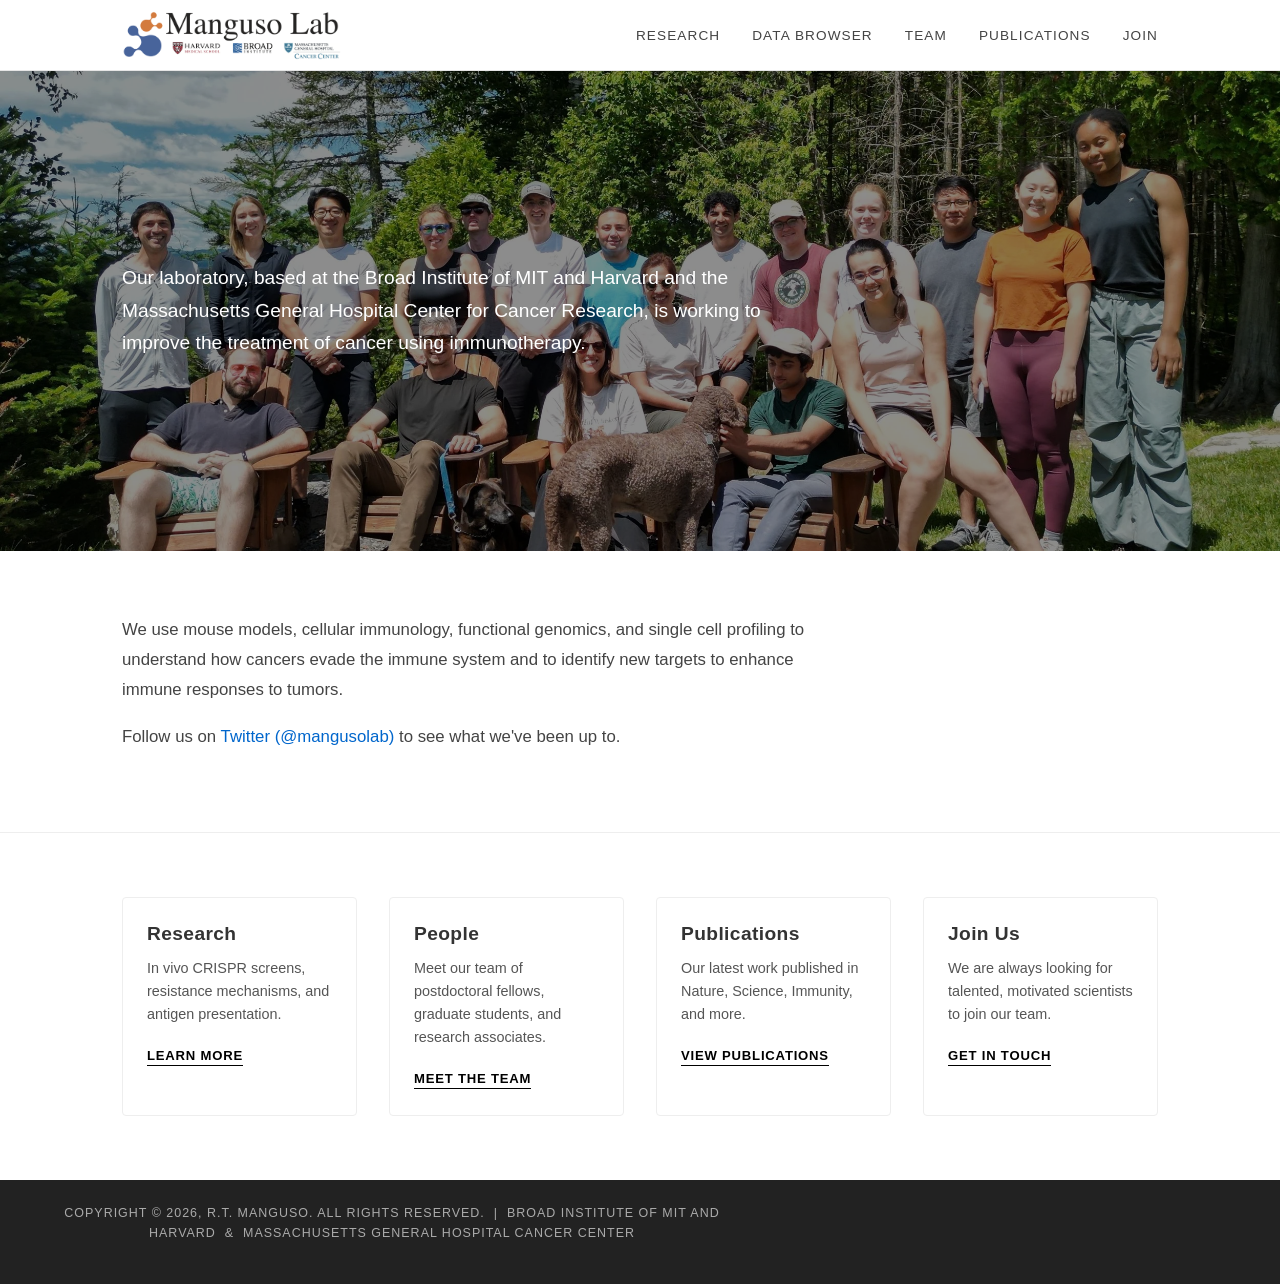
==== index.html @ ef0da0ea "Initial static site Converted mangusolab.org from Squarespace to clean static HTML/CSS: - index.html" ====
<!DOCTYPE html>
<html lang="en">
<head>
  <meta charset="UTF-8">
  <meta name="viewport" content="width=device-width, initial-scale=1.0">
  <title>Manguso Lab</title>
  <link rel="stylesheet" href="styles.css">
</head>
<body>

  <!-- NAVIGATION -->
  <header>
    <nav>
      <a class="nav-logo" href="index.html">
        <img src="images/logo.png" alt="Manguso Lab">
      </a>
      <ul class="nav-links">
        <li><a href="research.html">Research</a></li>
        <li><a href="https://singlecell.broadinstitute.org/single_cell" target="_blank" rel="noopener">Data Browser</a></li>
        <li class="dropdown">
          <a href="people.html">Team</a>
          <ul class="dropdown-menu">
            <li><a href="people.html#current">Current</a></li>
            <li><a href="people.html#alumni">Alumni</a></li>
          </ul>
        </li>
        <li><a href="publications.html">Publications</a></li>
        <li><a href="contact.html">Join</a></li>
      </ul>
    </nav>
  </header>

  <main>

    <!-- HERO -->
    <section class="hero">
      <img class="hero-img" src="images/hero.jpg" alt="Aerial view of Cambridge, MA">
      <div class="hero-overlay"></div>
      <div class="hero-content">
        <p>Our laboratory, based at the Broad Institute of MIT and Harvard and the Massachusetts General Hospital Center for Cancer Research, is working to improve the treatment of cancer using immunotherapy.</p>
      </div>
    </section>

    <!-- INTRO -->
    <section class="intro-section">
      <div class="container">
        <p>We use mouse models, cellular immunology, functional genomics, and single cell profiling to understand how cancers evade the immune system and to identify new targets to enhance immune responses to tumors.</p>
        <p>Follow us on <a href="https://twitter.com/mangusolab" target="_blank" rel="noopener" style="color:#0066cc;">Twitter (@mangusolab)</a> to see what we've been up to.</p>
      </div>
    </section>

    <!-- QUICK LINKS -->
    <section class="section">
      <div class="container">
        <div style="display:grid; grid-template-columns: repeat(auto-fit, minmax(200px, 1fr)); gap:2rem;">

          <div style="border:1px solid #eee; padding:1.5rem; border-radius:4px;">
            <h3 style="margin-bottom:0.75rem;">Research</h3>
            <p style="font-size:0.9rem; color:#555; margin-bottom:1rem;">In vivo CRISPR screens, resistance mechanisms, and antigen presentation.</p>
            <a href="research.html" style="font-size:0.82rem; letter-spacing:0.06em; text-transform:uppercase; color:#000; font-weight:600; border-bottom:1px solid #000; padding-bottom:2px;">Learn More</a>
          </div>

          <div style="border:1px solid #eee; padding:1.5rem; border-radius:4px;">
            <h3 style="margin-bottom:0.75rem;">People</h3>
            <p style="font-size:0.9rem; color:#555; margin-bottom:1rem;">Meet our team of postdoctoral fellows, graduate students, and research associates.</p>
            <a href="people.html" style="font-size:0.82rem; letter-spacing:0.06em; text-transform:uppercase; color:#000; font-weight:600; border-bottom:1px solid #000; padding-bottom:2px;">Meet the Team</a>
          </div>

          <div style="border:1px solid #eee; padding:1.5rem; border-radius:4px;">
            <h3 style="margin-bottom:0.75rem;">Publications</h3>
            <p style="font-size:0.9rem; color:#555; margin-bottom:1rem;">Our latest work published in Nature, Science, Immunity, and more.</p>
            <a href="publications.html" style="font-size:0.82rem; letter-spacing:0.06em; text-transform:uppercase; color:#000; font-weight:600; border-bottom:1px solid #000; padding-bottom:2px;">View Publications</a>
          </div>

          <div style="border:1px solid #eee; padding:1.5rem; border-radius:4px;">
            <h3 style="margin-bottom:0.75rem;">Join Us</h3>
            <p style="font-size:0.9rem; color:#555; margin-bottom:1rem;">We are always looking for talented, motivated scientists to join our team.</p>
            <a href="contact.html" style="font-size:0.82rem; letter-spacing:0.06em; text-transform:uppercase; color:#000; font-weight:600; border-bottom:1px solid #000; padding-bottom:2px;">Get in Touch</a>
          </div>

        </div>
      </div>
    </section>

  </main>

  <!-- FOOTER -->
  <footer>
    <p>Copyright &copy; 2026, R.T. Manguso. All rights reserved. &nbsp;|&nbsp; Broad Institute of MIT and Harvard &nbsp;&amp;&nbsp; Massachusetts General Hospital Cancer Center</p>
  </footer>

</body>
</html>
---- styles.css ----
/* Manguso Lab - Shared Stylesheet */

/* ===== RESET & BASE ===== */
*, *::before, *::after {
  box-sizing: border-box;
  margin: 0;
  padding: 0;
}

html {
  font-size: 16px;
  scroll-behavior: smooth;
}

body {
  font-family: 'Helvetica Neue', Helvetica, Arial, sans-serif;
  color: #333333;
  background-color: #ffffff;
  line-height: 1.6;
}

a {
  color: inherit;
  text-decoration: none;
}

a:hover {
  text-decoration: underline;
}

img {
  max-width: 100%;
  height: auto;
  display: block;
}

/* ===== TYPOGRAPHY ===== */
h1, h2, h3, h4 {
  line-height: 1.2;
  font-weight: 600;
  letter-spacing: 0.02em;
}

h1 { font-size: 2.2rem; }
h2 { font-size: 1.6rem; margin-bottom: 1rem; }
h3 { font-size: 1.2rem; margin-bottom: 0.5rem; }

p {
  margin-bottom: 1rem;
  max-width: 720px;
}

/* ===== NAVIGATION ===== */
header {
  background-color: #ffffff;
  border-bottom: 1px solid #e5e5e5;
  position: sticky;
  top: 0;
  z-index: 100;
}

nav {
  max-width: 1100px;
  margin: 0 auto;
  padding: 0 2rem;
  display: flex;
  align-items: center;
  justify-content: space-between;
  height: 70px;
}

.nav-logo {
  display: flex;
  align-items: center;
  flex-shrink: 0;
}

.nav-logo img {
  height: 50px;
  width: auto;
}

.nav-links {
  display: flex;
  align-items: center;
  gap: 2rem;
  list-style: none;
}

.nav-links a {
  font-size: 0.85rem;
  font-weight: 500;
  letter-spacing: 0.08em;
  text-transform: uppercase;
  color: #444;
  transition: color 0.2s;
  white-space: nowrap;
}

.nav-links a:hover,
.nav-links a.active {
  color: #000;
  text-decoration: none;
}

/* Dropdown */
.dropdown {
  position: relative;
}

.dropdown-menu {
  display: none;
  position: absolute;
  top: 100%;
  left: 0;
  background: #ffffff;
  border: 1px solid #e5e5e5;
  min-width: 140px;
  z-index: 200;
  list-style: none;
  box-shadow: 0 4px 12px rgba(0,0,0,0.08);
}

.dropdown-menu li a {
  display: block;
  padding: 0.6rem 1rem;
  font-size: 0.82rem;
  letter-spacing: 0.06em;
  text-transform: uppercase;
  color: #444;
}

.dropdown-menu li a:hover {
  background: #f5f5f5;
  text-decoration: none;
}

.dropdown:hover .dropdown-menu {
  display: block;
}

/* ===== MAIN LAYOUT ===== */
main {
  min-height: calc(100vh - 70px - 60px);
}

.container {
  max-width: 1100px;
  margin: 0 auto;
  padding: 0 2rem;
}

/* ===== HERO SECTION ===== */
.hero {
  position: relative;
  height: 480px;
  overflow: hidden;
  display: flex;
  align-items: center;
}

.hero-img {
  position: absolute;
  top: 0; left: 0;
  width: 100%;
  height: 100%;
  object-fit: cover;
  object-position: center;
}

.hero-overlay {
  position: absolute;
  top: 0; left: 0;
  width: 100%;
  height: 100%;
  background: rgba(0, 0, 0, 0.45);
}

.hero-content {
  position: relative;
  z-index: 2;
  color: #ffffff;
  max-width: 1100px;
  margin: 0 auto;
  padding: 0 2rem;
  width: 100%;
}

.hero-content p {
  font-size: 1.2rem;
  line-height: 1.7;
  max-width: 680px;
  color: #ffffff;
  margin-bottom: 0;
}

/* ===== PAGE HEADER ===== */
.page-header {
  background-color: #f8f8f8;
  border-bottom: 1px solid #e5e5e5;
  padding: 3rem 0 2rem;
}

.page-header h1 {
  font-size: 2rem;
  letter-spacing: 0.05em;
  text-transform: uppercase;
  color: #222;
}

/* ===== SECTIONS ===== */
.section {
  padding: 4rem 0;
}

.section-alt {
  background-color: #f9f9f9;
}

/* ===== INTRO SECTION (HOME) ===== */
.intro-section {
  padding: 4rem 0;
  border-bottom: 1px solid #eee;
}

.intro-section p {
  font-size: 1.05rem;
  line-height: 1.8;
  color: #444;
}

/* ===== RESEARCH PAGE ===== */
.research-item {
  display: grid;
  grid-template-columns: 1fr 1fr;
  gap: 3rem;
  align-items: center;
  padding: 4rem 0;
  border-bottom: 1px solid #eee;
}

.research-item:last-child {
  border-bottom: none;
}

.research-item.reverse {
  direction: rtl;
}

.research-item.reverse > * {
  direction: ltr;
}

.research-text h2 {
  font-size: 1.4rem;
  margin-bottom: 1rem;
  color: #222;
}

.research-text p {
  color: #555;
  line-height: 1.8;
}

.research-img img {
  width: 100%;
  border-radius: 4px;
  box-shadow: 0 4px 20px rgba(0,0,0,0.1);
}

/* ===== PEOPLE / TEAM PAGE ===== */
.people-section {
  padding: 3rem 0;
}

.people-section h2 {
  font-size: 1.1rem;
  letter-spacing: 0.1em;
  text-transform: uppercase;
  color: #888;
  margin-bottom: 2.5rem;
  padding-bottom: 0.75rem;
  border-bottom: 2px solid #eee;
}

.team-grid {
  display: grid;
  grid-template-columns: repeat(auto-fill, minmax(220px, 1fr));
  gap: 2.5rem 2rem;
  margin-bottom: 3rem;
}

.team-card {
  display: flex;
  flex-direction: column;
  align-items: center;
  text-align: center;
}

.team-photo {
  width: 150px;
  height: 150px;
  border-radius: 50%;
  object-fit: cover;
  margin-bottom: 1rem;
  border: 3px solid #eee;
}

.team-card h3 {
  font-size: 1rem;
  font-weight: 600;
  color: #222;
  margin-bottom: 0.25rem;
}

.team-card .role {
  font-size: 0.82rem;
  color: #777;
  letter-spacing: 0.04em;
  margin-bottom: 0.75rem;
  font-style: italic;
}

.team-card .bio {
  font-size: 0.85rem;
  color: #555;
  line-height: 1.6;
  text-align: left;
  max-width: 220px;
  margin: 0;
}

/* Alumni table */
.alumni-section {
  padding: 3rem 0;
  border-top: 1px solid #eee;
}

.alumni-section h2 {
  font-size: 1.1rem;
  letter-spacing: 0.1em;
  text-transform: uppercase;
  color: #888;
  margin-bottom: 2rem;
  padding-bottom: 0.75rem;
  border-bottom: 2px solid #eee;
}

.alumni-table {
  width: 100%;
  border-collapse: collapse;
  font-size: 0.9rem;
}

.alumni-table th {
  text-align: left;
  padding: 0.6rem 1rem;
  background: #f5f5f5;
  font-size: 0.78rem;
  letter-spacing: 0.08em;
  text-transform: uppercase;
  color: #666;
  border-bottom: 1px solid #ddd;
}

.alumni-table td {
  padding: 0.6rem 1rem;
  border-bottom: 1px solid #f0f0f0;
  color: #444;
  vertical-align: top;
}

.alumni-table tr:last-child td {
  border-bottom: none;
}

.alumni-table tr:hover td {
  background: #fafafa;
}

/* ===== PUBLICATIONS PAGE ===== */
.pub-year-group {
  margin-bottom: 3rem;
}

.pub-year {
  font-size: 1.1rem;
  font-weight: 700;
  letter-spacing: 0.05em;
  color: #222;
  margin-bottom: 1.2rem;
  padding-bottom: 0.5rem;
  border-bottom: 2px solid #222;
  display: inline-block;
}

.pub-list {
  list-style: none;
}

.pub-item {
  padding: 1.2rem 0;
  border-bottom: 1px solid #eee;
}

.pub-item:last-child {
  border-bottom: none;
}

.pub-title {
  font-weight: 600;
  font-size: 0.95rem;
  color: #222;
  margin-bottom: 0.3rem;
  display: block;
  line-height: 1.5;
}

.pub-authors {
  font-size: 0.85rem;
  color: #666;
  margin-bottom: 0.2rem;
  display: block;
}

.pub-journal {
  font-size: 0.85rem;
  color: #888;
  font-style: italic;
  display: inline;
}

.pub-doi {
  display: inline-block;
  margin-left: 0.75rem;
  font-size: 0.78rem;
  color: #0066cc;
  letter-spacing: 0.02em;
}

.pub-doi:hover {
  text-decoration: underline;
}

.pubmed-note {
  margin-top: 2rem;
  font-size: 0.9rem;
  color: #666;
  font-style: italic;
}

.pubmed-note a {
  color: #0066cc;
}

.pubmed-note a:hover {
  text-decoration: underline;
}

/* ===== CONTACT PAGE ===== */
.contact-section {
  padding: 4rem 0;
}

.contact-grid {
  display: grid;
  grid-template-columns: 1fr 1fr;
  gap: 4rem;
  margin-top: 2rem;
}

.contact-block h3 {
  font-size: 1rem;
  letter-spacing: 0.08em;
  text-transform: uppercase;
  color: #888;
  margin-bottom: 1rem;
  padding-bottom: 0.5rem;
  border-bottom: 1px solid #eee;
}

.contact-block p {
  font-size: 0.95rem;
  color: #444;
  margin-bottom: 0.5rem;
}

.contact-block a {
  color: #0066cc;
}

.contact-block a:hover {
  text-decoration: underline;
}

.join-section {
  background: #f8f8f8;
  padding: 3rem;
  border-radius: 6px;
  margin-top: 3rem;
}

.join-section h2 {
  font-size: 1.3rem;
  margin-bottom: 1rem;
}

.join-section p {
  color: #555;
  max-width: 600px;
}

.email-link {
  display: inline-block;
  margin-top: 1rem;
  padding: 0.75rem 1.75rem;
  background: #222;
  color: #fff;
  font-size: 0.85rem;
  letter-spacing: 0.08em;
  text-transform: uppercase;
  border-radius: 3px;
  transition: background 0.2s;
}

.email-link:hover {
  background: #444;
  text-decoration: none;
}

/* ===== FOOTER ===== */
footer {
  background-color: #222;
  color: #aaa;
  text-align: center;
  padding: 1.5rem 2rem;
  font-size: 0.78rem;
  letter-spacing: 0.08em;
  text-transform: uppercase;
}

footer a {
  color: #ccc;
}

footer a:hover {
  color: #fff;
}

/* ===== RESPONSIVE ===== */
@media (max-width: 768px) {
  nav {
    padding: 0 1rem;
    height: auto;
    flex-direction: column;
    padding-top: 0.75rem;
    padding-bottom: 0.75rem;
    gap: 0.75rem;
  }

  .nav-links {
    gap: 1rem;
    flex-wrap: wrap;
    justify-content: center;
  }

  .hero {
    height: 320px;
  }

  .hero-content p {
    font-size: 1rem;
  }

  .research-item {
    grid-template-columns: 1fr;
    gap: 1.5rem;
  }

  .research-item.reverse {
    direction: ltr;
  }

  .contact-grid {
    grid-template-columns: 1fr;
    gap: 2rem;
  }

  .team-grid {
    grid-template-columns: repeat(auto-fill, minmax(160px, 1fr));
    gap: 2rem 1.5rem;
  }

  .team-photo {
    width: 120px;
    height: 120px;
  }
}

@media (max-width: 480px) {
  .container {
    padding: 0 1rem;
  }

  h1 { font-size: 1.6rem; }
  h2 { font-size: 1.3rem; }

  .team-grid {
    grid-template-columns: repeat(2, 1fr);
  }

  .alumni-table {
    font-size: 0.8rem;
  }

  .alumni-table th,
  .alumni-table td {
    padding: 0.5rem 0.5rem;
  }
}
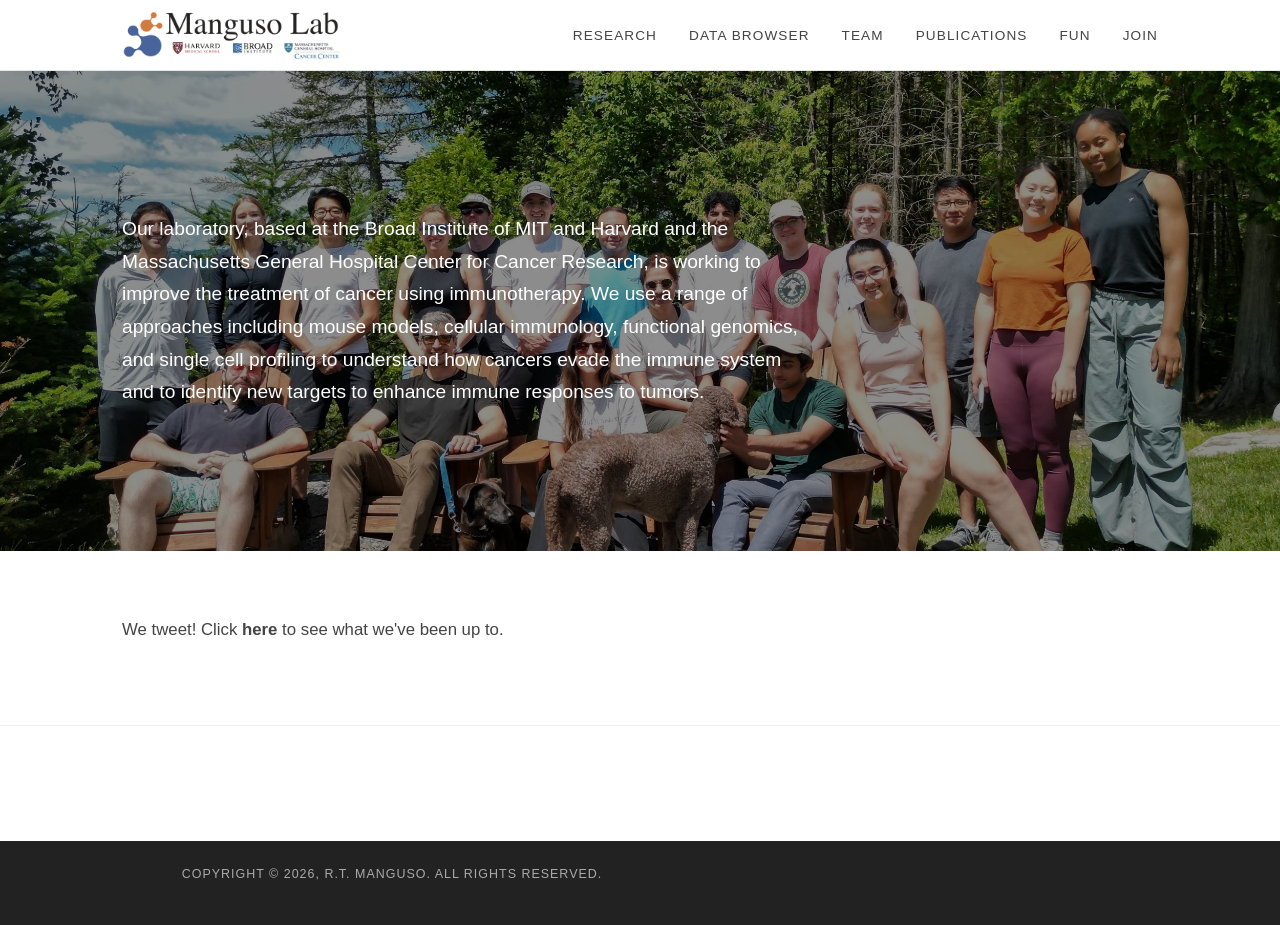
==== commit d442eafe: "Add favicon from mangusolab.org to all pages Co-Authored-By: Claude Sonnet 4.6 <noreply@anthropic.co" ====
--- a/index.html
+++ b/index.html
@@ -4,11 +4,11 @@
   <meta charset="UTF-8">
   <meta name="viewport" content="width=device-width, initial-scale=1.0">
   <title>Manguso Lab</title>
+  <link rel="icon" href="favicon.ico">
   <link rel="stylesheet" href="styles.css">
 </head>
 <body>
 
-  <!-- NAVIGATION -->
   <header>
     <nav>
       <a class="nav-logo" href="index.html">
@@ -16,7 +16,7 @@
       </a>
       <ul class="nav-links">
         <li><a href="research.html">Research</a></li>
-        <li><a href="https://singlecell.broadinstitute.org/single_cell" target="_blank" rel="noopener">Data Browser</a></li>
+        <li><a href="browser.html">Data Browser</a></li>
         <li class="dropdown">
           <a href="people.html">Team</a>
           <ul class="dropdown-menu">
@@ -25,6 +25,7 @@
           </ul>
         </li>
         <li><a href="publications.html">Publications</a></li>
+        <li><a href="fun.html">Fun</a></li>
         <li><a href="contact.html">Join</a></li>
       </ul>
     </nav>
@@ -32,61 +33,24 @@
 
   <main>
 
-    <!-- HERO -->
     <section class="hero">
-      <img class="hero-img" src="images/hero.jpg" alt="Aerial view of Cambridge, MA">
+      <img class="hero-img" src="images/hero.jpg" alt="">
       <div class="hero-overlay"></div>
       <div class="hero-content">
-        <p>Our laboratory, based at the Broad Institute of MIT and Harvard and the Massachusetts General Hospital Center for Cancer Research, is working to improve the treatment of cancer using immunotherapy.</p>
+        <p>Our laboratory, based at the Broad Institute of MIT and Harvard and the Massachusetts General Hospital Center for Cancer Research, is working to improve the treatment of cancer using immunotherapy. We use a range of approaches including mouse models, cellular immunology, functional genomics, and single cell profiling to understand how cancers evade the immune system and to identify new targets to enhance immune responses to tumors.</p>
       </div>
     </section>
 
-    <!-- INTRO -->
     <section class="intro-section">
       <div class="container">
-        <p>We use mouse models, cellular immunology, functional genomics, and single cell profiling to understand how cancers evade the immune system and to identify new targets to enhance immune responses to tumors.</p>
-        <p>Follow us on <a href="https://twitter.com/mangusolab" target="_blank" rel="noopener" style="color:#0066cc;">Twitter (@mangusolab)</a> to see what we've been up to.</p>
-      </div>
-    </section>
-
-    <!-- QUICK LINKS -->
-    <section class="section">
-      <div class="container">
-        <div style="display:grid; grid-template-columns: repeat(auto-fit, minmax(200px, 1fr)); gap:2rem;">
-
-          <div style="border:1px solid #eee; padding:1.5rem; border-radius:4px;">
-            <h3 style="margin-bottom:0.75rem;">Research</h3>
-            <p style="font-size:0.9rem; color:#555; margin-bottom:1rem;">In vivo CRISPR screens, resistance mechanisms, and antigen presentation.</p>
-            <a href="research.html" style="font-size:0.82rem; letter-spacing:0.06em; text-transform:uppercase; color:#000; font-weight:600; border-bottom:1px solid #000; padding-bottom:2px;">Learn More</a>
-          </div>
-
-          <div style="border:1px solid #eee; padding:1.5rem; border-radius:4px;">
-            <h3 style="margin-bottom:0.75rem;">People</h3>
-            <p style="font-size:0.9rem; color:#555; margin-bottom:1rem;">Meet our team of postdoctoral fellows, graduate students, and research associates.</p>
-            <a href="people.html" style="font-size:0.82rem; letter-spacing:0.06em; text-transform:uppercase; color:#000; font-weight:600; border-bottom:1px solid #000; padding-bottom:2px;">Meet the Team</a>
-          </div>
-
-          <div style="border:1px solid #eee; padding:1.5rem; border-radius:4px;">
-            <h3 style="margin-bottom:0.75rem;">Publications</h3>
-            <p style="font-size:0.9rem; color:#555; margin-bottom:1rem;">Our latest work published in Nature, Science, Immunity, and more.</p>
-            <a href="publications.html" style="font-size:0.82rem; letter-spacing:0.06em; text-transform:uppercase; color:#000; font-weight:600; border-bottom:1px solid #000; padding-bottom:2px;">View Publications</a>
-          </div>
-
-          <div style="border:1px solid #eee; padding:1.5rem; border-radius:4px;">
-            <h3 style="margin-bottom:0.75rem;">Join Us</h3>
-            <p style="font-size:0.9rem; color:#555; margin-bottom:1rem;">We are always looking for talented, motivated scientists to join our team.</p>
-            <a href="contact.html" style="font-size:0.82rem; letter-spacing:0.06em; text-transform:uppercase; color:#000; font-weight:600; border-bottom:1px solid #000; padding-bottom:2px;">Get in Touch</a>
-          </div>
-
-        </div>
+        <p>We tweet! Click <a href="https://twitter.com/mangusolab" target="_blank" rel="noopener"><strong>here</strong></a> to see what we've been up to.</p>
       </div>
     </section>
 
   </main>
 
-  <!-- FOOTER -->
   <footer>
-    <p>Copyright &copy; 2026, R.T. Manguso. All rights reserved. &nbsp;|&nbsp; Broad Institute of MIT and Harvard &nbsp;&amp;&nbsp; Massachusetts General Hospital Cancer Center</p>
+    <p>COPYRIGHT &copy; 2026, R.T. MANGUSO. ALL RIGHTS RESERVED.</p>
   </footer>
 
 </body>
--- a/styles.css
+++ b/styles.css
@@ -284,33 +284,42 @@
 }
 
 .team-grid {
-  display: grid;
-  grid-template-columns: repeat(auto-fill, minmax(220px, 1fr));
-  gap: 2.5rem 2rem;
-  margin-bottom: 3rem;
+  display: flex;
+  flex-direction: column;
+  gap: 0;
 }
 
 .team-card {
   display: flex;
-  flex-direction: column;
-  align-items: center;
-  text-align: center;
+  flex-direction: row;
+  align-items: flex-start;
+  gap: 2rem;
+  padding: 2rem 0;
+  border-bottom: 1px solid #eee;
+}
+
+.team-card:last-child {
+  border-bottom: none;
 }
 
 .team-photo {
-  width: 150px;
-  height: 150px;
+  width: 180px;
+  height: 180px;
   border-radius: 50%;
   object-fit: cover;
-  margin-bottom: 1rem;
+  flex-shrink: 0;
   border: 3px solid #eee;
+}
+
+.team-card-text {
+  flex: 1;
 }
 
 .team-card h3 {
   font-size: 1rem;
   font-weight: 600;
   color: #222;
-  margin-bottom: 0.25rem;
+  margin-bottom: 0.2rem;
 }
 
 .team-card .role {
@@ -322,15 +331,14 @@
 }
 
 .team-card .bio {
-  font-size: 0.85rem;
-  color: #555;
-  line-height: 1.6;
-  text-align: left;
-  max-width: 220px;
+  font-size: 0.9rem;
+  color: #444;
+  line-height: 1.7;
+  max-width: none;
   margin: 0;
 }
 
-/* Alumni table */
+/* Alumni list */
 .alumni-section {
   padding: 3rem 0;
   border-top: 1px solid #eee;
@@ -346,36 +354,45 @@
   border-bottom: 2px solid #eee;
 }
 
-.alumni-table {
+.alumni-list {
+  list-style: none;
+  padding: 0;
+}
+
+.alumni-list li {
+  padding: 0.5rem 0;
+  border-bottom: 1px solid #f0f0f0;
+  font-size: 0.9rem;
+  color: #444;
+  line-height: 1.6;
+}
+
+.alumni-list li:last-child {
+  border-bottom: none;
+}
+
+/* Browser schematic */
+.browser-schematic {
+  margin-top: 2rem;
+}
+
+.browser-schematic img {
+  max-width: 100%;
+  border: 1px solid #eee;
+}
+
+/* Fun gallery */
+.fun-gallery {
+  display: grid;
+  grid-template-columns: repeat(auto-fill, minmax(280px, 1fr));
+  gap: 0.75rem;
+}
+
+.fun-gallery img {
   width: 100%;
-  border-collapse: collapse;
-  font-size: 0.9rem;
-}
-
-.alumni-table th {
-  text-align: left;
-  padding: 0.6rem 1rem;
-  background: #f5f5f5;
-  font-size: 0.78rem;
-  letter-spacing: 0.08em;
-  text-transform: uppercase;
-  color: #666;
-  border-bottom: 1px solid #ddd;
-}
-
-.alumni-table td {
-  padding: 0.6rem 1rem;
-  border-bottom: 1px solid #f0f0f0;
-  color: #444;
-  vertical-align: top;
-}
-
-.alumni-table tr:last-child td {
-  border-bottom: none;
-}
-
-.alumni-table tr:hover td {
-  background: #fafafa;
+  height: 220px;
+  object-fit: cover;
+  display: block;
 }
 
 /* ===== PUBLICATIONS PAGE ===== */
@@ -586,14 +603,19 @@
     gap: 2rem;
   }
 
-  .team-grid {
-    grid-template-columns: repeat(auto-fill, minmax(160px, 1fr));
-    gap: 2rem 1.5rem;
+  .team-card {
+    flex-direction: column;
+    align-items: center;
+    text-align: center;
   }
 
   .team-photo {
-    width: 120px;
-    height: 120px;
+    width: 140px;
+    height: 140px;
+  }
+
+  .team-card .bio {
+    text-align: left;
   }
 }
 
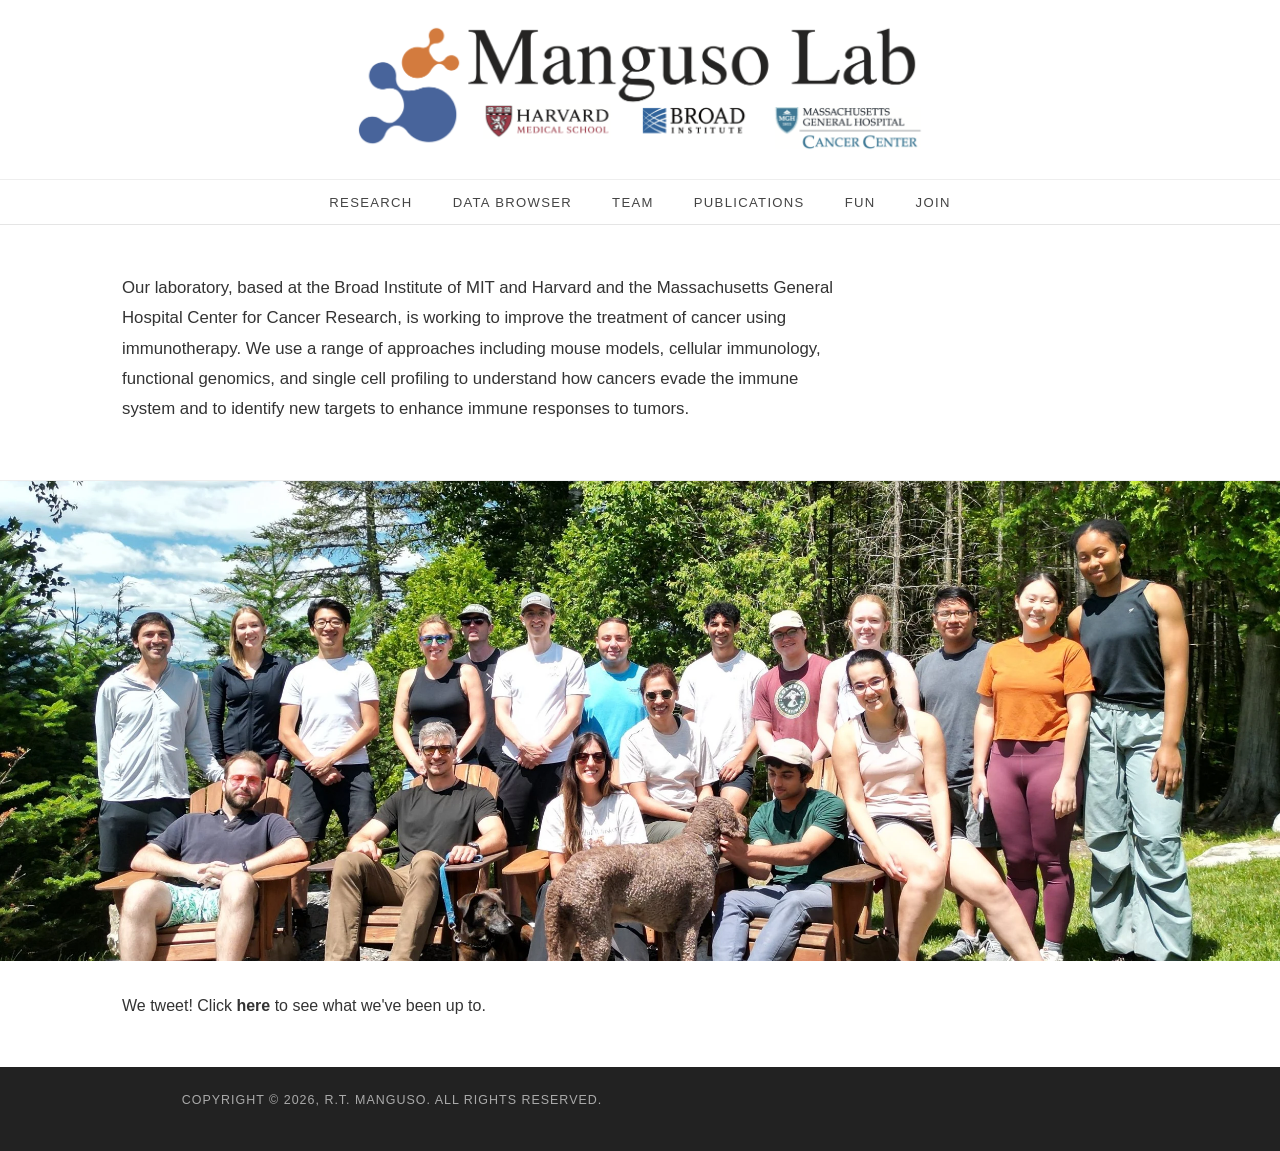
==== commit 5d07081d: "Redesign header and homepage layout to match original site Header: - Large centered logo (130px, con" ====
--- a/index.html
+++ b/index.html
@@ -10,10 +10,12 @@
 <body>
 
   <header>
-    <nav>
-      <a class="nav-logo" href="index.html">
+    <div class="site-branding">
+      <a href="index.html">
         <img src="images/logo.png" alt="Manguso Lab">
       </a>
+    </div>
+    <nav>
       <ul class="nav-links">
         <li><a href="research.html">Research</a></li>
         <li><a href="browser.html">Data Browser</a></li>
@@ -33,19 +35,19 @@
 
   <main>
 
-    <section class="hero">
-      <img class="hero-img" src="images/hero.jpg" alt="">
-      <div class="hero-overlay"></div>
-      <div class="hero-content">
+    <div class="home-text">
+      <div class="container">
         <p>Our laboratory, based at the Broad Institute of MIT and Harvard and the Massachusetts General Hospital Center for Cancer Research, is working to improve the treatment of cancer using immunotherapy. We use a range of approaches including mouse models, cellular immunology, functional genomics, and single cell profiling to understand how cancers evade the immune system and to identify new targets to enhance immune responses to tumors.</p>
       </div>
-    </section>
+    </div>
 
-    <section class="intro-section">
+    <img class="home-photo" src="images/hero.jpg" alt="">
+
+    <div class="home-twitter">
       <div class="container">
         <p>We tweet! Click <a href="https://twitter.com/mangusolab" target="_blank" rel="noopener"><strong>here</strong></a> to see what we've been up to.</p>
       </div>
-    </section>
+    </div>
 
   </main>
 
--- a/styles.css
+++ b/styles.css
@@ -50,7 +50,7 @@
   max-width: 720px;
 }
 
-/* ===== NAVIGATION ===== */
+/* ===== HEADER ===== */
 header {
   background-color: #ffffff;
   border-bottom: 1px solid #e5e5e5;
@@ -59,42 +59,47 @@
   z-index: 100;
 }
 
+.site-branding {
+  text-align: center;
+  padding: 1.4rem 2rem 1.2rem;
+  border-bottom: 1px solid #eeeeee;
+}
+
+.site-branding a {
+  display: inline-block;
+}
+
+.site-branding img {
+  height: 130px;
+  width: auto;
+}
+
 nav {
-  max-width: 1100px;
-  margin: 0 auto;
-  padding: 0 2rem;
   display: flex;
+  justify-content: center;
   align-items: center;
-  justify-content: space-between;
-  height: 70px;
-}
-
-.nav-logo {
-  display: flex;
-  align-items: center;
-  flex-shrink: 0;
-}
-
-.nav-logo img {
-  height: 50px;
-  width: auto;
+  height: 44px;
 }
 
 .nav-links {
   display: flex;
   align-items: center;
-  gap: 2rem;
+  gap: 2.5rem;
   list-style: none;
+  height: 100%;
 }
 
 .nav-links a {
-  font-size: 0.85rem;
+  font-size: 0.82rem;
   font-weight: 500;
-  letter-spacing: 0.08em;
+  letter-spacing: 0.1em;
   text-transform: uppercase;
   color: #444;
   transition: color 0.2s;
   white-space: nowrap;
+  display: flex;
+  align-items: center;
+  height: 100%;
 }
 
 .nav-links a:hover,
@@ -106,13 +111,17 @@
 /* Dropdown */
 .dropdown {
   position: relative;
+  height: 100%;
+  display: flex;
+  align-items: center;
 }
 
 .dropdown-menu {
   display: none;
   position: absolute;
   top: 100%;
-  left: 0;
+  left: 50%;
+  transform: translateX(-50%);
   background: #ffffff;
   border: 1px solid #e5e5e5;
   min-width: 140px;
@@ -128,6 +137,7 @@
   letter-spacing: 0.06em;
   text-transform: uppercase;
   color: #444;
+  height: auto;
 }
 
 .dropdown-menu li a:hover {
@@ -141,7 +151,7 @@
 
 /* ===== MAIN LAYOUT ===== */
 main {
-  min-height: calc(100vh - 70px - 60px);
+  min-height: calc(100vh - 130px - 44px - 60px);
 }
 
 .container {
@@ -150,48 +160,33 @@
   padding: 0 2rem;
 }
 
-/* ===== HERO SECTION ===== */
-.hero {
-  position: relative;
-  height: 480px;
-  overflow: hidden;
-  display: flex;
-  align-items: center;
-}
-
-.hero-img {
-  position: absolute;
-  top: 0; left: 0;
+/* ===== HOME PAGE ===== */
+.home-text {
+  padding: 3rem 0 2.5rem;
+  border-bottom: 1px solid #eee;
+}
+
+.home-text p {
+  font-size: 1.05rem;
+  line-height: 1.8;
+  color: #333;
+}
+
+.home-photo {
   width: 100%;
-  height: 100%;
+  max-height: 480px;
   object-fit: cover;
   object-position: center;
-}
-
-.hero-overlay {
-  position: absolute;
-  top: 0; left: 0;
-  width: 100%;
-  height: 100%;
-  background: rgba(0, 0, 0, 0.45);
-}
-
-.hero-content {
-  position: relative;
-  z-index: 2;
-  color: #ffffff;
-  max-width: 1100px;
-  margin: 0 auto;
-  padding: 0 2rem;
-  width: 100%;
-}
-
-.hero-content p {
-  font-size: 1.2rem;
-  line-height: 1.7;
-  max-width: 680px;
-  color: #ffffff;
-  margin-bottom: 0;
+  display: block;
+}
+
+.home-twitter {
+  padding: 2rem 0;
+}
+
+.home-twitter p {
+  font-size: 1rem;
+  color: #333;
 }
 
 /* ===== PAGE HEADER ===== */
@@ -566,27 +561,24 @@
 
 /* ===== RESPONSIVE ===== */
 @media (max-width: 768px) {
+  .site-branding img {
+    height: 90px;
+  }
+
   nav {
-    padding: 0 1rem;
     height: auto;
-    flex-direction: column;
-    padding-top: 0.75rem;
-    padding-bottom: 0.75rem;
-    gap: 0.75rem;
+    padding: 0.6rem 1rem;
   }
 
   .nav-links {
     gap: 1rem;
     flex-wrap: wrap;
     justify-content: center;
-  }
-
-  .hero {
-    height: 320px;
-  }
-
-  .hero-content p {
-    font-size: 1rem;
+    height: auto;
+  }
+
+  .home-photo {
+    max-height: 280px;
   }
 
   .research-item {
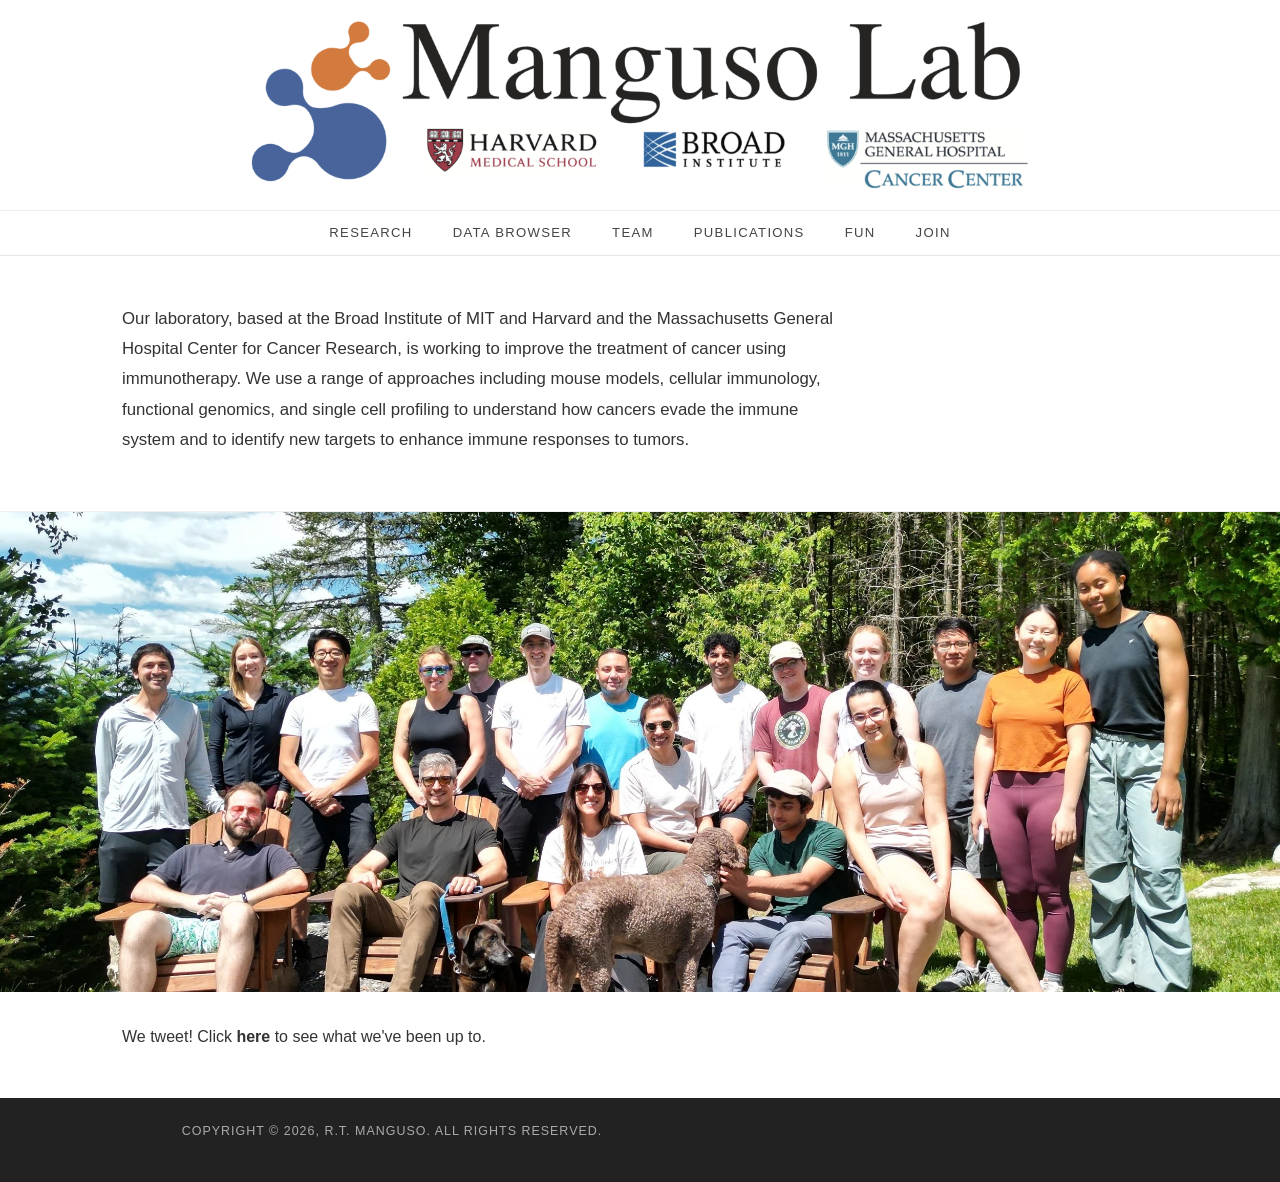
==== commit 777c59a0: "Fix logo caching, add SEO meta tags, sitemap, and robots.txt - Bust CSS cache with ?v=3 query string" ====
--- a/index.html
+++ b/index.html
@@ -3,9 +3,16 @@
 <head>
   <meta charset="UTF-8">
   <meta name="viewport" content="width=device-width, initial-scale=1.0">
+  <meta name="description" content="Manguso Lab at the Broad Institute of MIT and Harvard and Massachusetts General Hospital. We study cancer immunotherapy using CRISPR screens, mouse models, and single-cell genomics.">
+  <meta name="keywords" content="Manguso Lab, Manguso Laboratory, cancer immunotherapy, CRISPR screens, Broad Institute, MGH, Harvard, tumor immunity, immune checkpoint">
+  <meta name="robots" content="index, follow">
+  <meta property="og:title" content="Manguso Lab">
+  <meta property="og:description" content="Manguso Lab at the Broad Institute of MIT and Harvard and Massachusetts General Hospital. We study cancer immunotherapy using CRISPR screens, mouse models, and single-cell genomics.">
+  <meta property="og:type" content="website">
+  <link rel="canonical" href="https://manguso-lab.github.io/">
   <title>Manguso Lab</title>
   <link rel="icon" href="favicon.ico">
-  <link rel="stylesheet" href="styles.css">
+  <link rel="stylesheet" href="styles.css?v=3">
 </head>
 <body>
 
--- a/styles.css
+++ b/styles.css
@@ -54,14 +54,11 @@
 header {
   background-color: #ffffff;
   border-bottom: 1px solid #e5e5e5;
-  position: sticky;
-  top: 0;
-  z-index: 100;
 }
 
 .site-branding {
   text-align: center;
-  padding: 1.4rem 2rem 1.2rem;
+  padding: 0.8rem 2rem 0.6rem;
   border-bottom: 1px solid #eeeeee;
 }
 
@@ -70,7 +67,7 @@
 }
 
 .site-branding img {
-  height: 130px;
+  height: 180px;
   width: auto;
 }
 
